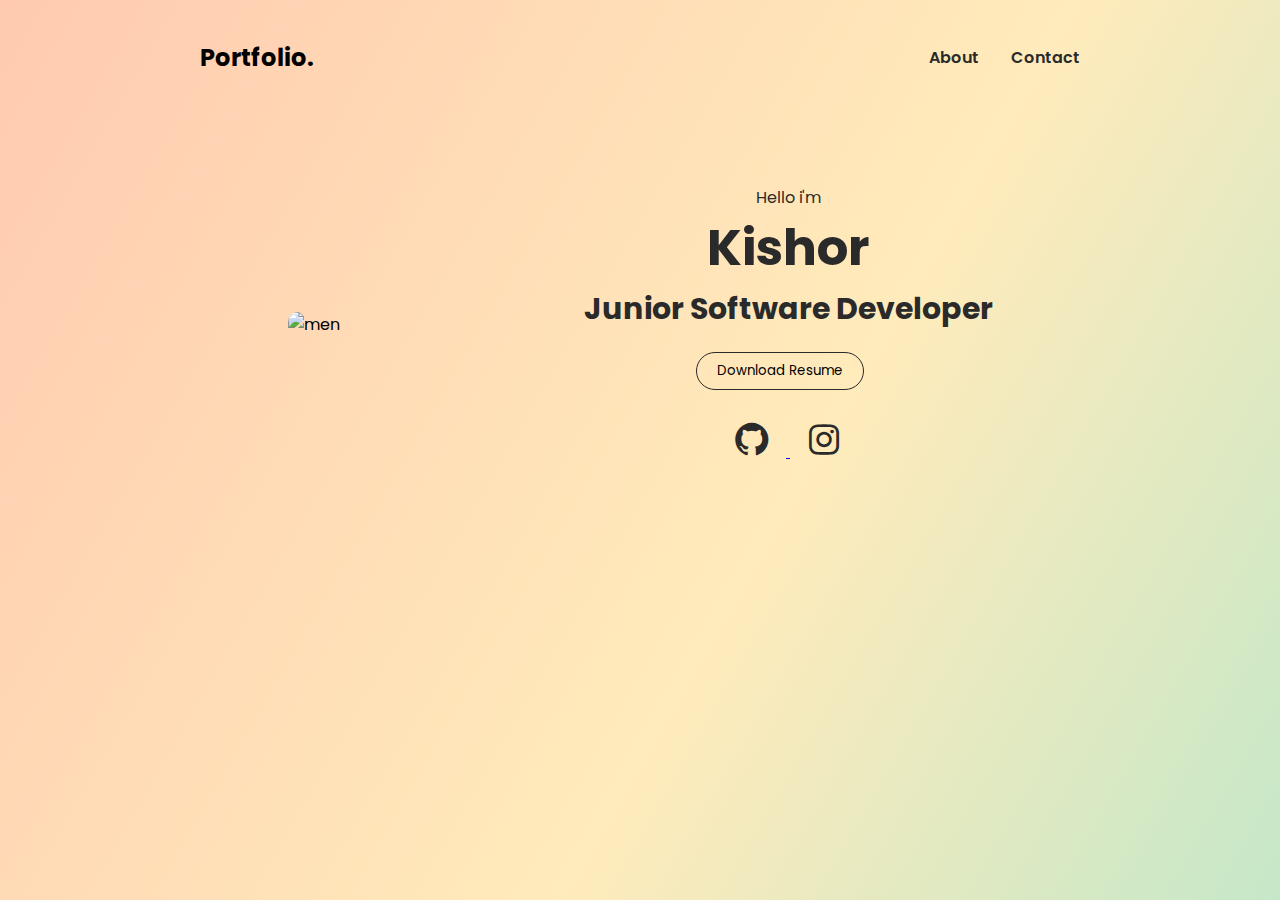
==== index.html @ 7280b31c "Add files via upload" ====
<!DOCTYPE html>
<html lang="en">

<head>
    <meta charset="UTF-8">
    <meta name="viewport" content="width=device-width, initial-scale=1.0">
    <title>PortFolio Web site using HTML & CSS | Coding Karunadu</title>
    <link rel="stylesheet" href="stylessheet.css">

    <!-- Boxicons CSS -->
    <link href='https://unpkg.com/boxicons@2.1.4/css/boxicons.min.css' rel='stylesheet'>
</head>

<body onload="document.body.style.opacity='1'">
    <div class="hero">
        <div class="nav">
            <div class="logo">
                <h2>Portfolio.</h2>
            </div>
            <div class="link">
                <ul>
                    <li><a href="about.html" class="active">About</a></li>
                    <li><a href="contact.html">Contact</a></li>
                </ul>
            </div>
        </div>

        <div class="main">
            <img src="resources/kishor-ld-konica.jpg" alt="men" class="men">
            <div class="main-detil">
                <p>Hello i'm</p>
                <h1>Kishor </h1>
                <h4>Junior Software Developer</h4>

                <div class="btn">
                    <a href="https://online.flippingbook.com/view/921534810/">
                    <button type="submit">Download Resume</button></a>
                </div>

                <div class="social">
                    <a href="https://github.com/KishorEcsT">
                    <i class='bx bxl-github' href="https://github.com/KishorEcsT"></i>
                    </a>
                    <a href="https://www.instagram.com/kishor.zr02?igsh=MTEwOWptZWdzcTM2eg==">
                    <i class='bx bxl-instagram'></i>
                    </a>
                </div>
            </div>
        </div>
    </div>
</body>

</html>
---- stylessheet.css ----
@import url('https://fonts.googleapis.com/css2?family=Poppins:wght@200;300;500;600;700;900&display=swap');

* {
    margin: 0;
    padding: 0;
    font-family: 'Poppins', sans-serif;
}

body {
    opacity: 0;
    transition: opacity 3s;
    background: linear-gradient(300deg, #e0ffcd,#a8e6cf,#ffebbb,#ffcab0);
    background-size: 180% 180%;
    animation: gradient-animation 8s ease infinite;
}

@keyframes gradient-animation {
    0% {
      background-position: 0% 50%;
    }
    50% {
      background-position: 100% 50%;
    }
    100% {
      background-position: 0% 50%;
    }
  }


.hero {
    width: 100%;
    height: 100vh;

}

.nav {
    display: flex;
    justify-content: space-between;
    align-items: center;
    padding: 40px 200px;
}

.nav .link ul {
    display: flex;
    align-items: center;
    justify-content: center;
    gap: 2rem;
    list-style: none;
}

.nav .link ul a {
    text-decoration: none;
    color: #2a2a2a;
    font-weight: 600;
    transition: all 2000ms ease-in-out;
}

ul a .active {
    color: #f4637b;
}

.nav .link ul a:hover {
    color: #f4637b;
}

.main {
    display: flex;
    align-items: center;
    justify-content: center;
    gap: 6rem;
    margin-top: 70px;

}

.main .men {
    width: 200px;
    transition: all 2000ms ease;
    cursor: pointer;
    border-radius: 10px;
}

.main .men:hover{
    transform: scale(1.3);
}

.main .main-detil {
    text-align: center;
    color: #2a2a2a;
}

.main .main-detil h1 {
    font-size: 50px;

}

.main .main-detil h4 {
    font-size: 30px;
    margin-bottom: 20px;
}

.main .btn button {
    padding: 8px 20px;
    background: transparent;
    border-radius: 30px;
    border: 1px solid #2a2a2a;
    margin-right: 1rem;
    margin-bottom: 30px;
    cursor: pointer;
}

.main .btn .btn-2 {
    padding: 8px 30px;
    background: #2a2a2a;
    color: #fff;
    border: none;
    outline: none;
    transition: all 2000ms ease-in-out;

}

.main .btn .btn-2:hover {
    background: #f4637b;
    transform: scale(1.1);
}

.social i {
    color: #2a2a2a;
    font-size: 40px;
    margin: 0px 14px;
    transition: all 2000ms ease-in-out;
    cursor: pointer;
}

.social i:hover {
    color: #f4637b;
}
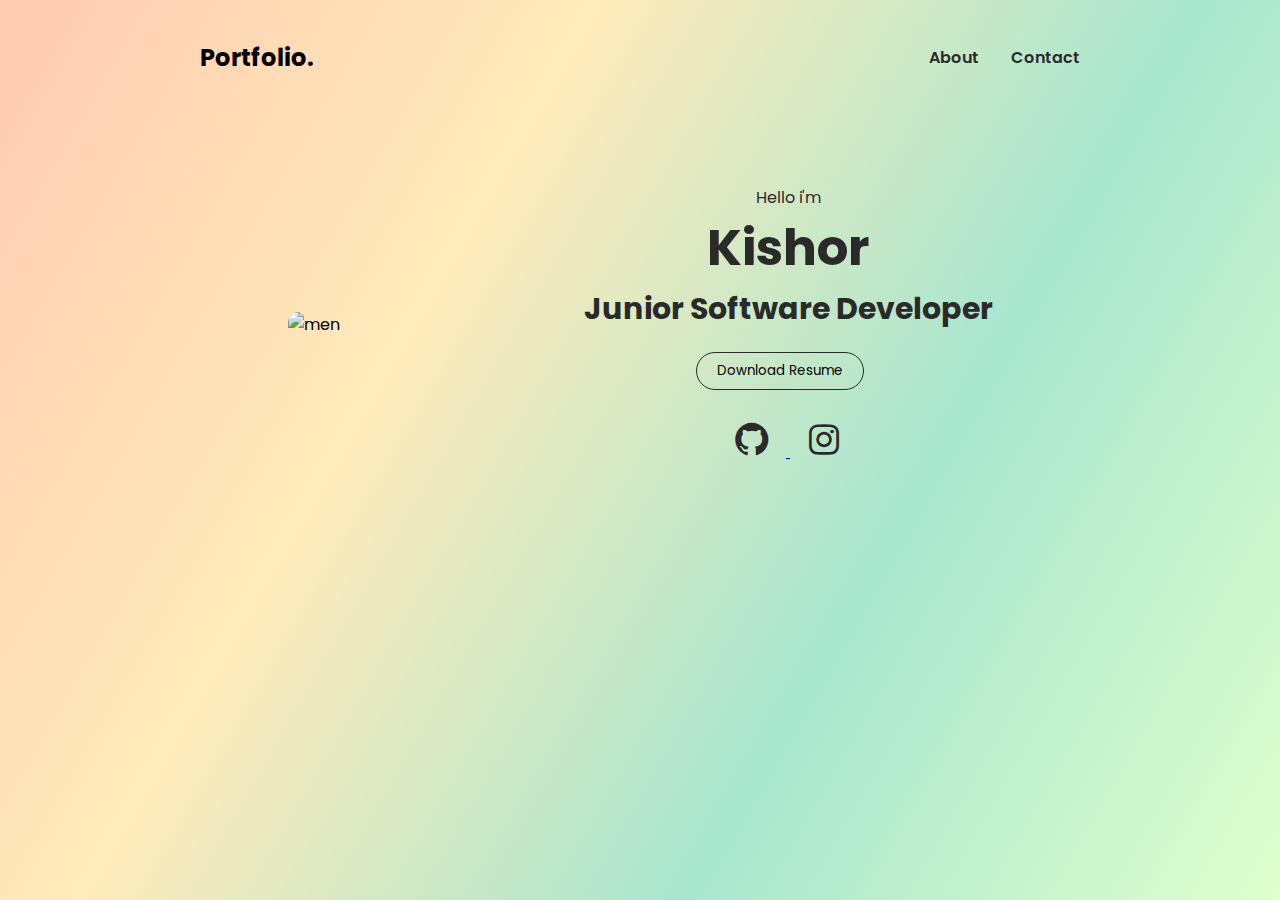
==== commit ad391038: "Update index.html" ====
--- a/index.html
+++ b/index.html
@@ -4,7 +4,7 @@
 <head>
     <meta charset="UTF-8">
     <meta name="viewport" content="width=device-width, initial-scale=1.0">
-    <title>PortFolio Web site using HTML & CSS | Coding Karunadu</title>
+    <title>PortFolio Web site</title>
     <link rel="stylesheet" href="stylessheet.css">
 
     <!-- Boxicons CSS -->
@@ -33,7 +33,7 @@
                 <h4>Junior Software Developer</h4>
 
                 <div class="btn">
-                    <a href="https://online.flippingbook.com/view/921534810/">
+                    <a href="https://heyzine.com/flip-book/bc5faf1fb0.html">
                     <button type="submit">Download Resume</button></a>
                 </div>
 
@@ -50,4 +50,4 @@
     </div>
 </body>
 
-</html>+</html>
--- a/stylessheet.css
+++ b/stylessheet.css
@@ -13,7 +13,29 @@
     background-size: 180% 180%;
     animation: gradient-animation 8s ease infinite;
 }
+@media (max-width: 480px){
+            body {
+                background-color: black;
+            }
+        }
 
+        @media (min-width: 481px) and (max-width:1200px){
+            body {
+                background: linear-gradient(300deg, #e0ffcd,#a8e6cf,#ffebbb,#ffcab0);
+            }
+        }
+
+        @media (min-width: 1201px) and (max-width:1600px){
+            body {
+                background: linear-gradient(300deg, #e0ffcd,#a8e6cf,#ffebbb,#ffcab0);
+            }
+        }
+
+        @media (min-width: 1601px){
+            body {
+                background: linear-gradient(300deg, #e0ffcd,#a8e6cf,#ffebbb,#ffcab0);
+            }
+        }
 @keyframes gradient-animation {
     0% {
       background-position: 0% 50%;
